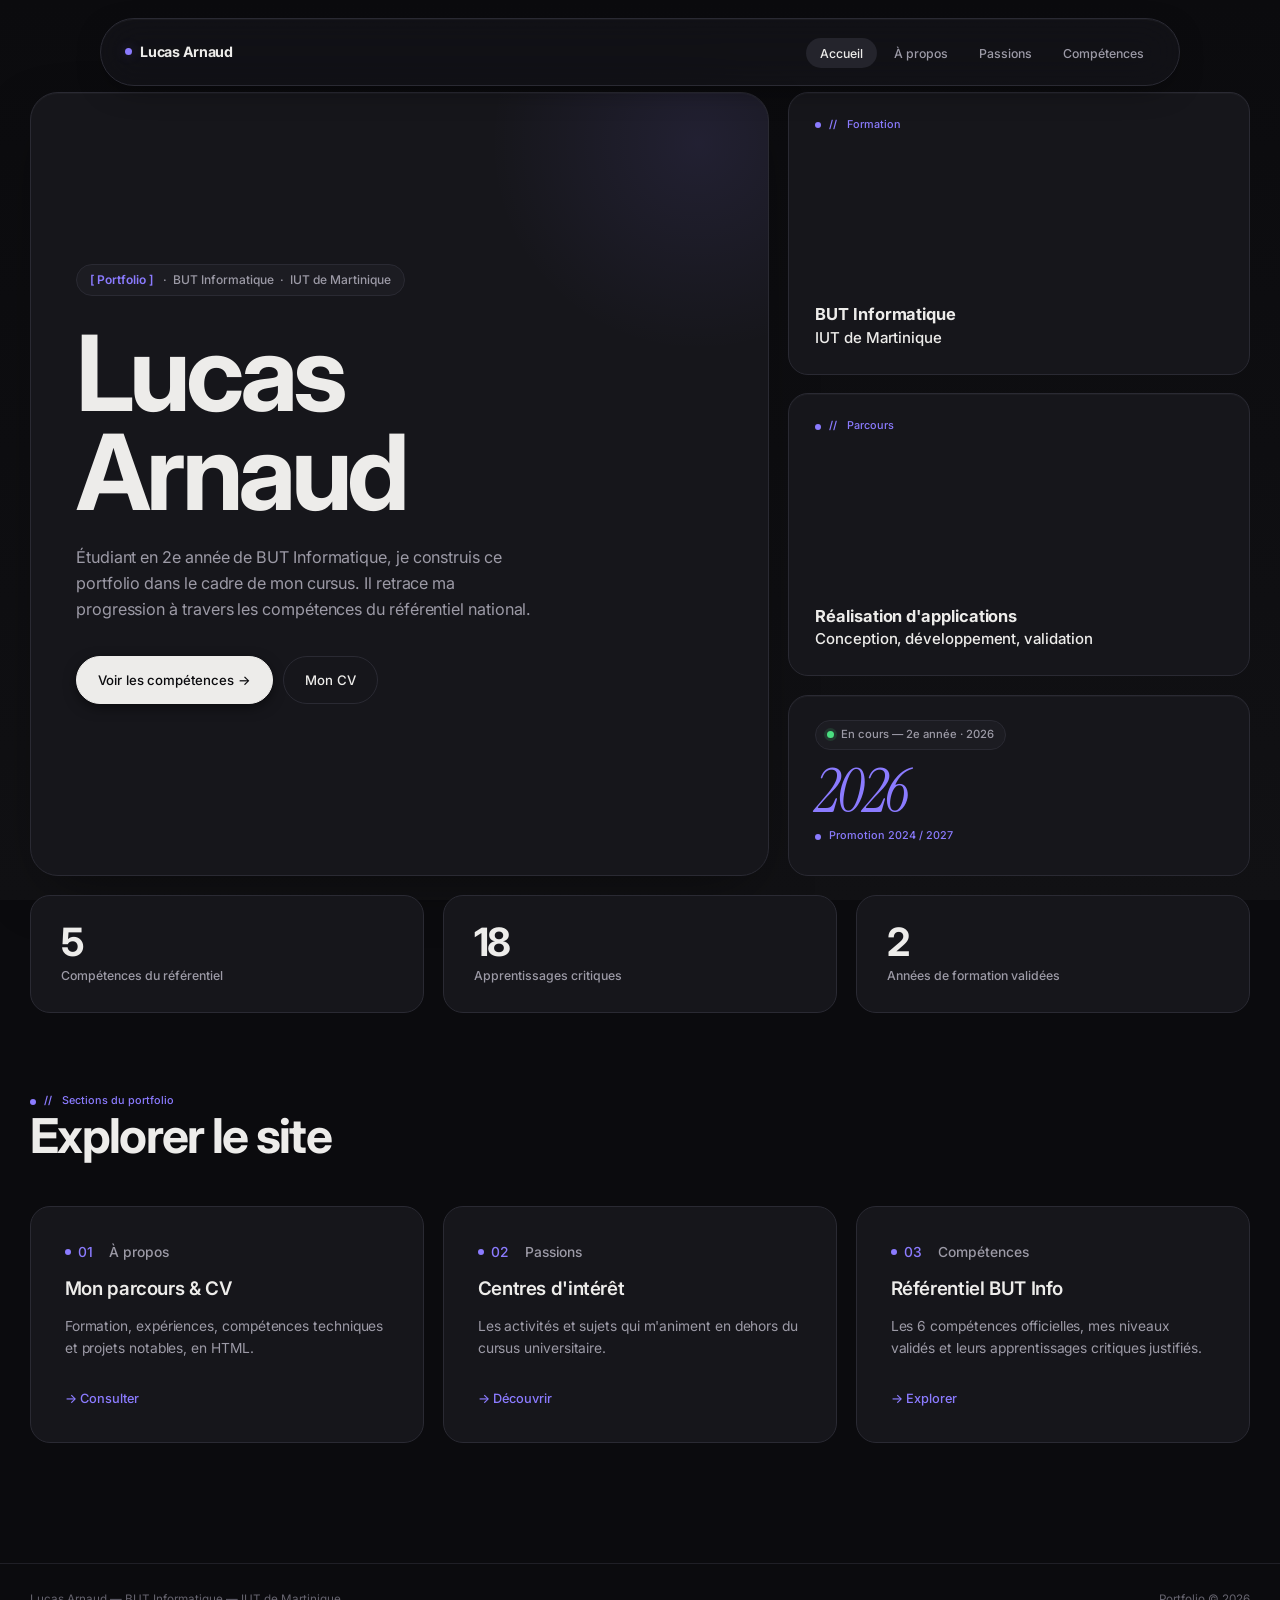
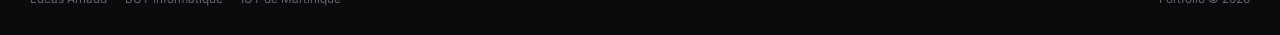
==== index.html @ 6ecc9923 "Initial commit" ====
<!DOCTYPE html>
<html lang="fr">
<head>
  <meta charset="UTF-8" />
  <meta name="viewport" content="width=device-width, initial-scale=1.0" />
  <title>Lucas Arnaud — Portfolio BUT Informatique</title>
  <meta name="description" content="Portfolio de Lucas Arnaud, étudiant en 2e année de BUT Informatique à l'IUT de Martinique." />
  <link rel="preconnect" href="https://fonts.googleapis.com" />
  <link rel="preconnect" href="https://fonts.gstatic.com" crossorigin />
  <link href="https://fonts.googleapis.com/css2?family=JetBrains+Mono:wght@400;500&family=Playfair+Display:ital,wght@0,400;0,700;0,900;1,400&family=Space+Grotesk:wght@300;400;500;600;700&display=swap" rel="stylesheet" />
  <link rel="stylesheet" href="css/style.css" />
</head>
<body>

  <div id="site-nav"></div>

  <main class="page">

    <!-- ── HERO ── -->
    <section class="hero">

      <div class="hero-left">
        <p class="hero-tag">
          <span class="accent">[ Portfolio ]</span>
          &nbsp;·&nbsp; BUT Informatique &nbsp;·&nbsp; IUT de Martinique
        </p>

        <h1 class="hero-name">
          <span id="hero-name-scramble" data-text="Lucas&#10;Arnaud">Lucas<br>Arnaud</span><span class="hero-name-cursor" aria-hidden="true"></span>
        </h1>

        <p class="hero-desc">
          Étudiant en 2e année de BUT Informatique, je construis ce portfolio
          dans le cadre de mon cursus. Il retrace ma progression à travers
          les compétences du référentiel national.
        </p>

        <div class="hero-ctas">
          <a href="competences.html" class="btn btn-dark">Voir les compétences →</a>
          <a href="about.html" class="btn btn-ghost">Mon CV</a>
        </div>
      </div>

      <div class="hero-right">

        <div class="hero-card">
          <p class="label"><span class="label-prefix">//</span> Formation</p>
          <p class="hero-card-value">
            <strong>BUT Informatique</strong>
            IUT de Martinique
          </p>
        </div>

        <div class="hero-card">
          <p class="label"><span class="label-prefix">//</span> Parcours</p>
          <p class="hero-card-value">
            <strong>Réalisation d'applications</strong>
            Conception, développement, validation
          </p>
        </div>

        <div class="hero-card">
          <div class="hero-status">
            <span class="hero-status-dot"></span>
            En cours — 2e année · 2026
          </div>
          <div class="hero-year-block">
            <p class="hero-year">2026</p>
            <p class="label" style="margin-top:.5rem">Promotion 2024 / 2027</p>
          </div>
        </div>

      </div>
    </section>

    <!-- ── STATS BAR ── -->
    <div class="hero-stats">
      <div class="hero-stat">
        <p class="hero-stat-num"><span data-count="6">6</span></p>
        <p class="hero-stat-label">Compétences du référentiel</p>
      </div>
      <div class="hero-stat">
        <p class="hero-stat-num"><span data-count="21">21</span></p>
        <p class="hero-stat-label">Apprentissages critiques</p>
      </div>
      <div class="hero-stat">
        <p class="hero-stat-num"><span data-count="2">2</span></p>
        <p class="hero-stat-label">Années de formation validées</p>
      </div>
    </div>

    <!-- ── NAVIGATION PAGES ── -->
    <section class="home-nav">
      <div class="container">
        <p class="label reveal"><span class="label-prefix">//</span> Sections du portfolio</p>
        <h2 class="section-title reveal reveal-delay-1">Explorer le site</h2>

        <div class="home-nav-grid reveal reveal-delay-2">

          <a href="about.html" class="home-nav-item">
            <p class="label"><span class="label-accent">01</span> &nbsp; À propos</p>
            <h3>Mon parcours &amp; CV</h3>
            <p>Formation, expériences, compétences techniques et projets notables, en HTML.</p>
            <span class="home-nav-arrow">→ Consulter</span>
          </a>

          <a href="passions.html" class="home-nav-item">
            <p class="label"><span class="label-accent">02</span> &nbsp; Passions</p>
            <h3>Centres d'intérêt</h3>
            <p>Les activités et sujets qui m'animent en dehors du cursus universitaire.</p>
            <span class="home-nav-arrow">→ Découvrir</span>
          </a>

          <a href="competences.html" class="home-nav-item">
            <p class="label"><span class="label-accent">03</span> &nbsp; Compétences</p>
            <h3>Référentiel BUT Info</h3>
            <p>Les 6 compétences officielles, mes niveaux validés et leurs apprentissages critiques justifiés.</p>
            <span class="home-nav-arrow">→ Explorer</span>
          </a>

        </div>
      </div>
    </section>

  </main>

  <footer class="site-footer">
    <div class="container site-footer-inner">
      <p>Lucas Arnaud &mdash; BUT Informatique &mdash; IUT de Martinique</p>
      <p>Portfolio &copy; 2026</p>
    </div>
  </footer>

  <script src="js/nav.js"></script>
  <script src="js/effects.js"></script>
</body>
</html>
---- css/style.css ----
@import url('https://fonts.googleapis.com/css2?family=Inter:wght@300;400;500;600;700;800;900&family=Instrument+Serif:ital@0;1&display=swap');

/* ─────────────────────────────────────────────────
   DESIGN TOKENS — Sombre Charcoal, accents Violet
───────────────────────────────────────────────── */
:root {
  /* Surfaces — noir / gris foncés */
  --bg:           #0B0B0E;
  --bg-2:         #111114;
  --surface:      #16161B;          /* cartes */
  --surface-2:    #1C1C22;
  --surface-3:    #24242C;
  --surface-hi:   #2A2A33;          /* hover */

  /* Texte */
  --ink:          #EDECEA;
  --ink-2:        #9C9AA6;
  --ink-3:        #66646F;
  --ink-4:        #3A3941;

  /* Accent violet — uniquement détails */
  --accent:       #8B7BFF;          /* violet/indigo lumineux */
  --accent-2:     #B5A8FF;
  --accent-3:     #6E5CF0;          /* plus profond pour fonds */
  --accent-dim:   rgba(139, 123, 255, 0.08);
  --accent-glow:  rgba(139, 123, 255, 0.25);
  --accent-soft:  rgba(139, 123, 255, 0.12);

  /* Bordures */
  --border:       #1F1F26;
  --border-2:     #2A2A33;
  --border-3:     #34343E;

  /* Typo */
  --sans:  'Inter', 'Helvetica Neue', Arial, sans-serif;
  --serif: 'Instrument Serif', Georgia, serif;

  /* Layout */
  --nav-h:  68px;
  --max-w:  1320px;
  --col:    2rem;
  --radius:    20px;
  --radius-sm: 14px;
  --radius-lg: 28px;
  --ease-out: cubic-bezier(0.22, 1, 0.36, 1);
}

/* ─────────────────────────────────────────────────
   RESET
───────────────────────────────────────────────── */
*, *::before, *::after { box-sizing: border-box; margin: 0; padding: 0; }
html { font-size: 15px; -webkit-font-smoothing: antialiased; scroll-behavior: smooth; }
body {
  font-family: var(--sans);
  background: var(--bg);
  color: var(--ink);
  line-height: 1.55;
  letter-spacing: -0.005em;
  min-height: 100dvh;
  position: relative;
  overflow-x: hidden;
}

/* Fond minimal : un très léger dégradé vertical, rien de plus */
body::before {
  content: '';
  position: fixed;
  inset: 0;
  background: linear-gradient(180deg, var(--bg) 0%, var(--bg-2) 100%);
  z-index: -1;
  pointer-events: none;
}

a { color: inherit; text-decoration: none; }
img { max-width: 100%; display: block; }
ul { list-style: none; }
button { font-family: var(--sans); }

/* ─────────────────────────────────────────────────
   NAVIGATION — pill flottante
───────────────────────────────────────────────── */
.nav {
  position: fixed;
  top: 18px;
  left: 50%;
  transform: translateX(-50%);
  height: var(--nav-h);
  width: calc(100% - 2.5rem);
  max-width: 1080px;
  background: rgba(20, 20, 25, 0.72);
  backdrop-filter: blur(22px) saturate(180%);
  -webkit-backdrop-filter: blur(22px) saturate(180%);
  border: 1px solid var(--border-2);
  border-radius: 999px;
  box-shadow: 0 8px 32px -12px rgba(0, 0, 0, 0.6),
              0 1px 0 rgba(255, 255, 255, 0.04) inset;
  z-index: 100;
}
.nav-inner {
  height: 100%;
  padding: 0 1.4rem 0 1.6rem;
  display: flex;
  align-items: center;
  justify-content: space-between;
  gap: 1rem;
}
.nav-brand {
  font-weight: 700;
  font-size: 0.95rem;
  letter-spacing: -0.02em;
  display: flex;
  align-items: center;
  gap: 0.55rem;
  color: var(--ink);
}
.nav-brand-dot {
  width: 7px; height: 7px;
  border-radius: 50%;
  background: var(--accent);
  flex-shrink: 0;
  box-shadow: 0 0 12px var(--accent-glow);
}
.nav-brand-text {
  display: inline-flex;
  white-space: nowrap;
}
.nav-brand-char {
  display: inline-block;
  transition: transform 0.45s cubic-bezier(0.34, 1.56, 0.64, 1);
}
.nav-brand:hover .nav-brand-char {
  transform: translateX(calc(var(--offset) * 1.4px));
}
.nav-links { display: flex; gap: 0.2rem; align-items: center; }
.nav-links a {
  font-size: 0.82rem;
  font-weight: 500;
  letter-spacing: -0.005em;
  color: var(--ink-2);
  transition: color 0.2s, background 0.2s;
  padding: 0.5rem 0.95rem;
  border-radius: 999px;
}
.nav-links a:hover { color: var(--ink); background: var(--surface-2); }
.nav-links a.active {
  color: var(--ink);
  background: var(--surface-3);
}

/* ─────────────────────────────────────────────────
   LAYOUT
───────────────────────────────────────────────── */
.container { max-width: var(--max-w); margin: 0 auto; padding: 0 var(--col); }
.page { padding-top: calc(var(--nav-h) + 24px); min-height: 100dvh; }

/* ─────────────────────────────────────────────────
   TYPOGRAPHIE
───────────────────────────────────────────────── */
.label {
  font-size: 0.72rem;
  font-weight: 500;
  color: var(--accent);
  display: inline-flex;
  align-items: center;
  gap: 0.5rem;
  text-transform: none;
  letter-spacing: 0;
}
.label::before {
  content: '';
  width: 6px; height: 6px;
  border-radius: 50%;
  background: var(--accent);
}
.label-accent { color: var(--accent); }
.label-prefix { color: var(--accent); margin-right: 0.3em; font-weight: 600; }

.section-title {
  font-family: var(--sans);
  font-size: clamp(2rem, 4vw, 3.2rem);
  font-weight: 700;
  line-height: 1.05;
  letter-spacing: -0.035em;
  color: var(--ink);
}
.section-title em {
  font-family: var(--serif);
  font-style: italic;
  font-weight: 400;
  color: var(--accent);
}
.section-subtitle {
  font-size: 1.02rem;
  color: var(--ink-2);
  max-width: 56ch;
  line-height: 1.65;
  margin-top: 1rem;
  font-weight: 400;
}

/* ─────────────────────────────────────────────────
   BOUTONS
───────────────────────────────────────────────── */
.btn {
  display: inline-flex;
  align-items: center;
  gap: 0.5rem;
  font-size: 0.88rem;
  font-weight: 500;
  padding: 0.85rem 1.4rem;
  border: 1px solid transparent;
  border-radius: 999px;
  cursor: pointer;
  transition: all 0.2s var(--ease-out);
  text-transform: none;
  letter-spacing: -0.005em;
}
.btn:active { transform: scale(0.97); }
.btn-dark {
  background: var(--ink);
  color: var(--bg);
  border-color: var(--ink);
  box-shadow: 0 4px 14px -2px rgba(0, 0, 0, 0.6);
}
.btn-dark:hover {
  background: #FFFFFF;
  border-color: #FFFFFF;
  transform: translateY(-1px);
}
.btn-ghost {
  background: var(--surface);
  color: var(--ink);
  border-color: var(--border-2);
}
.btn-ghost:hover {
  background: var(--surface-2);
  border-color: var(--border-3);
  transform: translateY(-1px);
}

.cv-download-icon {
  display: flex;
  flex-direction: column;
  align-items: center;
  justify-content: center;
  gap: 0.35rem;
  width: 56px;
  height: 64px;
  border: 1px solid var(--border-2);
  border-radius: var(--radius-sm);
  color: var(--ink-2);
  background: var(--surface);
  transition: all 0.2s var(--ease-out);
  flex-shrink: 0;
}
.cv-download-icon:hover {
  border-color: var(--accent);
  color: var(--accent);
  background: var(--accent-soft);
  transform: translateY(-2px);
}
.cv-download-icon svg { flex-shrink: 0; }
.cv-download-label {
  font-size: 0.55rem;
  font-weight: 600;
  letter-spacing: 0.04em;
  text-transform: uppercase;
}

.divider { border: none; border-top: 1px solid var(--border); }

.scramble-char { color: var(--accent); opacity: 0.5; font-weight: 400; }

/* ═══════════════════════════════════════════════
   SPOTLIGHT — halo violet local sur les cartes
═══════════════════════════════════════════════ */
.hero-card, .hero-stat, .home-nav-item,
.passion-item, .competence-card, .niveau-nav-card {
  position: relative;
  overflow: hidden;
  --mx: 50%; --my: 50%;
}
.hero-card::before, .hero-stat::before, .home-nav-item::before,
.passion-item::before, .competence-card::before,
.niveau-nav-card::before {
  content: '';
  position: absolute;
  inset: 0;
  background: radial-gradient(circle 260px at var(--mx) var(--my),
    var(--accent-dim) 0%,
    transparent 70%);
  opacity: 0;
  transition: opacity 0.4s var(--ease-out);
  pointer-events: none;
  z-index: 0;
}
.hero-card:hover::before, .hero-stat:hover::before, .home-nav-item:hover::before,
.passion-item:hover::before, .competence-card:hover::before,
.niveau-nav-card:hover::before { opacity: 1; }

.hero-card > *, .hero-stat > *, .home-nav-item > *,
.passion-item > *, .competence-card > *, .niveau-nav-card > * {
  position: relative;
  z-index: 1;
}

/* ═══════════════════════════════════════════════
   HOME — HERO en bento
═══════════════════════════════════════════════ */
.hero {
  display: grid;
  grid-template-columns: 1.6fr 1fr;
  gap: 1.25rem;
  min-height: calc(100dvh - var(--nav-h) - 48px);
  padding: 0 var(--col);
  max-width: var(--max-w);
  margin: 0 auto;
  position: relative;
}

.hero-left {
  padding: 3rem;
  background: var(--surface);
  border: 1px solid var(--border-2);
  border-radius: var(--radius-lg);
  box-shadow: 0 1px 0 rgba(255, 255, 255, 0.03) inset,
              0 20px 60px -20px rgba(0, 0, 0, 0.5);
  display: flex;
  flex-direction: column;
  justify-content: center;
  position: relative;
  overflow: hidden;
}
/* Petit éclat violet diffus dans le coin (très discret) */
.hero-left::after {
  content: '';
  position: absolute;
  width: 420px; height: 420px;
  border-radius: 50%;
  background: radial-gradient(circle, rgba(139, 123, 255, 0.10) 0%, transparent 70%);
  top: -160px; right: -140px;
  pointer-events: none;
  z-index: 0;
}
.hero-left > * { position: relative; z-index: 1; }

.hero-tag {
  font-size: 0.8rem;
  font-weight: 500;
  color: var(--ink-2);
  margin-bottom: 1.75rem;
  display: inline-flex;
  align-items: center;
  gap: 0.5rem;
  background: var(--surface-2);
  padding: 0.4rem 0.85rem;
  border-radius: 999px;
  border: 1px solid var(--border-2);
  width: fit-content;
  text-transform: none;
  letter-spacing: 0;
}
.hero-tag .accent { color: var(--accent); font-weight: 600; }

.hero-name {
  font-family: var(--sans);
  font-size: clamp(3.5rem, 8.5vw, 7rem);
  font-weight: 700;
  line-height: 0.95;
  letter-spacing: -0.045em;
  text-transform: none;
  color: var(--ink);
  margin-bottom: 1.5rem;
}
.hero-name-cursor { display: none; }

.hero-desc {
  font-size: 1.08rem;
  color: var(--ink-2);
  max-width: 46ch;
  line-height: 1.6;
  margin-bottom: 2.25rem;
  font-weight: 400;
}
.hero-ctas { display: flex; gap: 0.7rem; flex-wrap: wrap; }

.hero-right {
  display: grid;
  grid-template-rows: 1fr 1fr auto;
  gap: 1.25rem;
}
.hero-card {
  border: 1px solid var(--border-2);
  padding: 1.6rem 1.75rem;
  background: var(--surface);
  border-radius: var(--radius);
  box-shadow: 0 1px 0 rgba(255, 255, 255, 0.03) inset;
  transition: transform 0.25s var(--ease-out), border-color 0.25s, background 0.25s;
  display: flex;
  flex-direction: column;
  justify-content: space-between;
  gap: 0.75rem;
}
.hero-card:hover {
  transform: translateY(-3px);
  border-color: var(--border-3);
  background: var(--surface-2);
}
.hero-card .label { margin-bottom: 0.4rem; }
.hero-card-value {
  font-size: 1rem;
  font-weight: 500;
  line-height: 1.5;
  color: var(--ink);
}
.hero-card-value strong { display: block; font-weight: 700; font-size: 1.1rem; }

.hero-status {
  display: inline-flex;
  align-items: center;
  gap: 0.5rem;
  font-size: 0.75rem;
  font-weight: 500;
  color: var(--ink-2);
  background: var(--surface-2);
  border: 1px solid var(--border-2);
  padding: 0.35rem 0.7rem;
  border-radius: 999px;
  width: fit-content;
  text-transform: none;
  letter-spacing: 0;
}
.hero-status-dot {
  width: 7px; height: 7px; border-radius: 50%;
  background: #4ADE80;
  flex-shrink: 0;
  box-shadow: 0 0 0 3px rgba(74, 222, 128, 0.14);
  animation: pulse-dot 2.5s ease-in-out infinite;
}
@keyframes pulse-dot {
  0%, 100% { box-shadow: 0 0 0 3px rgba(74, 222, 128, 0.14); }
  50%       { box-shadow: 0 0 0 6px rgba(74, 222, 128, 0.04); }
}

.hero-year-block { padding-top: 0; border-top: none; }
.hero-year {
  font-family: var(--serif);
  font-style: italic;
  font-size: 4rem;
  font-weight: 400;
  line-height: 1;
  letter-spacing: -0.03em;
  color: var(--accent);
}

.hero-stats {
  display: grid;
  grid-template-columns: repeat(3, 1fr);
  gap: 1.25rem;
  max-width: var(--max-w);
  margin: 1.25rem auto 0;
  padding: 0 var(--col);
}
.hero-stat {
  padding: 1.75rem 2rem;
  background: var(--surface);
  border: 1px solid var(--border-2);
  border-radius: var(--radius);
  transition: transform 0.25s var(--ease-out), border-color 0.25s, background 0.25s;
}
.hero-stat:hover {
  transform: translateY(-3px);
  border-color: var(--border-3);
  background: var(--surface-2);
}
.hero-stat-num {
  font-size: 2.6rem;
  font-weight: 700;
  line-height: 1;
  letter-spacing: -0.04em;
  color: var(--ink);
  margin-bottom: 0.35rem;
}
.hero-stat-label {
  font-size: 0.82rem;
  color: var(--ink-2);
  font-weight: 500;
  text-transform: none;
  letter-spacing: 0;
}

.home-nav { padding: 5rem 0 6rem; }
.home-nav-grid {
  display: grid;
  grid-template-columns: repeat(3, 1fr);
  gap: 1.25rem;
  margin-top: 3rem;
  border: none;
}
.home-nav-item {
  padding: 2.25rem;
  background: var(--surface);
  border: 1px solid var(--border-2);
  border-radius: var(--radius);
  display: flex;
  flex-direction: column;
  gap: 0.75rem;
  transition: transform 0.25s var(--ease-out), border-color 0.25s, background 0.25s;
}
.home-nav-item:hover {
  transform: translateY(-4px);
  border-color: var(--border-3);
  background: var(--surface-2);
}
.home-nav-item h3 {
  font-size: 1.25rem;
  font-weight: 600;
  letter-spacing: -0.02em;
  color: var(--ink);
}
.home-nav-item p {
  font-size: 0.92rem;
  color: var(--ink-2);
  line-height: 1.6;
}
.home-nav-arrow {
  font-size: 0.85rem;
  color: var(--accent);
  font-weight: 500;
  margin-top: auto;
  padding-top: 1.25rem;
  transition: transform 0.2s var(--ease-out);
  display: inline-flex;
  align-items: center;
  gap: 0.4rem;
  text-transform: none;
  letter-spacing: 0;
}
.home-nav-item:hover .home-nav-arrow { transform: translateX(6px); }

/* FOOTER */
.site-footer { border-top: 1px solid var(--border); padding: 1.75rem 0; margin-top: 2rem; }
.site-footer-inner { display: flex; align-items: center; justify-content: space-between; }
.site-footer p {
  font-size: 0.78rem;
  color: var(--ink-3);
  font-weight: 400;
  text-transform: none;
  letter-spacing: 0;
}

/* ═══════════════════════════════════════════════
   À PROPOS
═══════════════════════════════════════════════ */
.about-header {
  padding: 3rem 0 2.5rem;
  display: flex;
  align-items: flex-end;
  justify-content: space-between;
  gap: 2rem;
  border-bottom: none;
}
.about-header-left .label { margin-bottom: 1.25rem; }

.cv-grid {
  display: grid;
  grid-template-columns: 2fr 3fr;
  gap: 1.5rem;
  margin-bottom: 4rem;
}
.cv-sidebar, .cv-main {
  padding: 2.25rem;
  background: var(--surface);
  border: 1px solid var(--border-2);
  border-radius: var(--radius);
}
.cv-sidebar { border-right: 1px solid var(--border-2); }

.cv-section { margin-bottom: 2.75rem; }
.cv-section:last-child { margin-bottom: 0; }
.cv-section-header {
  display: flex;
  align-items: center;
  gap: 0.65rem;
  margin-bottom: 1.5rem;
  padding-bottom: 0.85rem;
  border-bottom: 1px solid var(--border);
}
.cv-section-num {
  font-size: 0.75rem;
  color: var(--accent);
  font-weight: 600;
}

.timeline-item {
  display: grid;
  grid-template-columns: 90px 1fr;
  gap: 1.25rem;
  margin-bottom: 1.75rem;
  padding-bottom: 1.75rem;
  border-bottom: 1px dashed var(--border-2);
}
.timeline-item:last-child { border-bottom: none; padding-bottom: 0; }
.timeline-year {
  font-size: 0.72rem;
  color: var(--accent);
  padding: 0.25rem 0.55rem;
  background: var(--accent-soft);
  border: 1px solid rgba(139, 123, 255, 0.2);
  border-radius: 6px;
  font-weight: 600;
  height: fit-content;
  text-align: center;
  line-height: 1.4;
  width: fit-content;
  text-transform: none;
  letter-spacing: 0;
}
.timeline-content h3 {
  font-weight: 600;
  font-size: 1.02rem;
  margin-bottom: 0.25rem;
  letter-spacing: -0.015em;
  color: var(--ink);
}
.timeline-content .subtitle {
  font-size: 0.85rem;
  color: var(--ink-2);
  margin-bottom: 0.5rem;
  font-weight: 500;
}
.timeline-content p { font-size: 0.9rem; color: var(--ink-2); line-height: 1.6; }

.skills-group { margin-bottom: 1.5rem; }
.skills-group-title {
  font-size: 0.78rem;
  color: var(--ink);
  font-weight: 600;
  margin-bottom: 0.75rem;
  text-transform: none;
  letter-spacing: 0;
}
.tags { display: flex; flex-wrap: wrap; gap: 0.4rem; }
.tag {
  font-size: 0.78rem;
  padding: 0.35rem 0.75rem;
  border: 1px solid var(--border-2);
  color: var(--ink-2);
  background: var(--surface-2);
  border-radius: 999px;
  font-weight: 500;
  transition: all 0.18s;
  text-transform: none;
  letter-spacing: 0;
}
.tag:hover {
  border-color: var(--border-3);
  color: var(--ink);
  background: var(--surface-3);
  transform: translateY(-1px);
}
.tag-accent {
  background: var(--accent-soft);
  border-color: rgba(139, 123, 255, 0.3);
  color: var(--accent);
  font-weight: 600;
}

.profile-photo-placeholder {
  width: 100%;
  aspect-ratio: 1;
  max-width: 180px;
  background: linear-gradient(135deg, var(--surface-2) 0%, var(--surface-3) 100%);
  border: 1px solid var(--border-2);
  border-radius: var(--radius);
  display: flex;
  flex-direction: column;
  align-items: center;
  justify-content: center;
  gap: 0.5rem;
  margin-bottom: 2rem;
}
.placeholder-text {
  padding: 1rem;
  border: 1px dashed var(--border-2);
  border-radius: var(--radius-sm);
  font-size: 0.85rem;
  color: var(--ink-3);
  line-height: 1.6;
  min-height: 70px;
}

/* ═══════════════════════════════════════════════
   PASSIONS
═══════════════════════════════════════════════ */
.passions-header { padding: 3rem 0 2.5rem; border-bottom: none; }
.passions-header .label { margin-bottom: 1.25rem; }

.passions-grid {
  display: grid;
  grid-template-columns: repeat(2, 1fr);
  gap: 1.5rem;
  margin-top: 3rem;
  margin-bottom: 4rem;
  border: none;
}
.passion-item {
  padding: 2.5rem;
  background: var(--surface);
  border: 1px solid var(--border-2) !important;
  border-radius: var(--radius);
  transition: transform 0.25s var(--ease-out), border-color 0.25s, background 0.25s;
}
.passion-item:hover {
  transform: translateY(-4px);
  border-color: var(--border-3) !important;
  background: var(--surface-2);
}
.passion-num {
  font-family: var(--serif);
  font-style: italic;
  font-size: 1.5rem;
  color: var(--accent);
  margin-bottom: 1rem;
  font-weight: 400;
  text-transform: none;
  letter-spacing: 0;
}
.passion-title {
  font-size: 1.5rem;
  font-weight: 600;
  letter-spacing: -0.025em;
  margin-bottom: 0.85rem;
  color: var(--ink);
}
.passion-desc { font-size: 0.96rem; color: var(--ink-2); line-height: 1.65; }
.passion-placeholder {
  margin-top: 1.25rem;
  padding: 0.85rem 1rem;
  border: 1px dashed var(--border-2);
  border-radius: var(--radius-sm);
  font-size: 0.72rem;
  color: var(--ink-3);
  background: var(--surface-2);
  text-transform: none;
  letter-spacing: 0;
}

/* ═══════════════════════════════════════════════
   COMPÉTENCES
═══════════════════════════════════════════════ */
.competences-header { padding: 3rem 0 2.5rem; border-bottom: none; }
.competences-header .label { margin-bottom: 1.25rem; }

.competences-grid {
  display: grid;
  grid-template-columns: repeat(3, 1fr);
  gap: 1.25rem;
  border: none;
  margin-top: 3rem;
  margin-bottom: 4rem;
}
.competence-card {
  padding: 2rem;
  background: var(--surface);
  border: 1px solid var(--border-2) !important;
  border-radius: var(--radius);
  display: flex;
  flex-direction: column;
  gap: 0.65rem;
  transition: transform 0.25s var(--ease-out), border-color 0.25s, background 0.25s;
}
.competence-card:hover {
  transform: translateY(-4px);
  border-color: var(--border-3) !important;
  background: var(--surface-2);
}
.competence-num {
  font-size: 0.75rem;
  color: var(--accent);
  font-weight: 600;
  text-transform: none;
  letter-spacing: 0;
}
.competence-name {
  font-size: 1.25rem;
  font-weight: 700;
  letter-spacing: -0.025em;
  color: var(--ink);
  line-height: 1.2;
  text-transform: none;
}
.competence-verb {
  font-family: var(--serif);
  font-style: italic;
  font-size: 1rem;
  color: var(--ink-2);
  font-weight: 400;
}
.competence-desc { font-size: 0.9rem; color: var(--ink-2); line-height: 1.6; flex: 1; }

/* Niveau rows */
.competence-niveaux {
  display: flex;
  flex-direction: column;
  gap: 0.4rem;
  margin-top: 1rem;
  border-top: 1px solid var(--border);
  padding-top: 1rem;
}
.niveau-row {
  display: flex;
  align-items: center;
  gap: 0.85rem;
  padding: 0.7rem 0.9rem;
  cursor: pointer;
  border-radius: var(--radius-sm);
  background: var(--surface-2);
  border: 1px solid var(--border-2);
  position: relative;
  overflow: hidden;
  transition: all 0.2s var(--ease-out);
}
.niveau-row:hover {
  background: var(--surface-3);
  border-color: var(--border-3);
  transform: translateX(3px);
}
.niveau-row:hover .niveau-row-badge { color: var(--accent); }
.niveau-row:hover .niveau-row-arrow { color: var(--accent); transform: translateX(4px); }
.niveau-row.disabled { pointer-events: none; opacity: 0.35; background: transparent; }
.niveau-row + .niveau-row { margin-top: 0.4rem; }

.niveau-row-badge {
  font-size: 0.7rem;
  color: var(--accent);
  font-weight: 700;
  min-width: 30px;
  flex-shrink: 0;
  transition: color 0.18s;
  text-transform: none;
  letter-spacing: 0;
}
.niveau-row.disabled .niveau-row-badge { color: var(--ink-3); }
.niveau-row-info { flex: 1; display: flex; flex-direction: column; gap: 0.15rem; min-width: 0; }
.niveau-row-title {
  font-size: 0.85rem;
  font-weight: 500;
  color: var(--ink);
  line-height: 1.35;
  white-space: nowrap;
  overflow: hidden;
  text-overflow: ellipsis;
}
.niveau-row-meta {
  font-size: 0.7rem;
  color: var(--ink-3);
  letter-spacing: 0;
}
.niveau-row-arrow {
  font-size: 0.95rem;
  color: var(--ink-3);
  flex-shrink: 0;
  transition: color 0.18s, transform 0.2s var(--ease-out);
}

/* ═══════════════════════════════════════════════
   NIVEAU — En-tête
═══════════════════════════════════════════════ */
.niveau-header {
  padding: 2.5rem 2.25rem;
  background: var(--surface);
  border: 1px solid var(--border-2);
  border-radius: var(--radius);
  margin-bottom: 1.5rem;
  position: relative;
  overflow: visible;
}
.niveau-comp-nav {
  position: absolute;
  top: 50%;
  z-index: 2;
  display: inline-flex;
  align-items: center;
  justify-content: center;
  width: 2.75rem;
  height: 2.75rem;
  font-size: 1.15rem;
  line-height: 1;
  color: var(--ink);
  background: var(--surface-2);
  border: 1px solid var(--border-2);
  border-radius: 50%;
  cursor: pointer;
  font-weight: 500;
  transition: background 0.2s var(--ease-out), color 0.2s var(--ease-out),
    border-color 0.2s var(--ease-out), box-shadow 0.2s var(--ease-out);
  text-decoration: none;
  box-shadow: 0 4px 16px rgba(0, 0, 0, 0.35);
}
.niveau-comp-nav--prev {
  left: 0;
  transform: translate(-45%, -50%);
}
.niveau-comp-nav--next {
  right: 0;
  transform: translate(45%, -50%);
}
.niveau-comp-nav:hover:not(.is-disabled) {
  background: var(--ink);
  color: var(--bg);
  border-color: var(--ink);
  box-shadow: 0 6px 20px rgba(0, 0, 0, 0.45);
}
.niveau-comp-nav.is-disabled {
  opacity: 0.28;
  cursor: default;
  pointer-events: none;
  box-shadow: none;
}
.breadcrumb {
  font-size: 0.78rem;
  color: var(--ink-3);
  margin-bottom: 1.5rem;
  display: flex;
  gap: 0.5rem;
  align-items: center;
  font-weight: 500;
  text-transform: none;
  letter-spacing: 0;
}
.breadcrumb a { color: var(--ink-3); transition: color 0.18s; }
.breadcrumb a:hover { color: var(--accent); }
.breadcrumb span { color: var(--ink-4); }
.niveau-meta {
  display: flex;
  align-items: baseline;
  gap: 1.25rem;
  flex-wrap: wrap;
}
.niveau-code {
  font-size: 0.8rem;
  color: var(--accent);
  font-weight: 600;
  text-transform: none;
  letter-spacing: 0;
}
.niveau-competence-name {
  font-size: clamp(2rem, 5vw, 3.4rem);
  font-weight: 700;
  line-height: 1.02;
  letter-spacing: -0.04em;
  color: var(--ink);
  text-transform: none;
}
.niveau-badge-large {
  font-size: 0.78rem;
  padding: 0.4rem 0.95rem;
  border: 1px solid rgba(139, 123, 255, 0.3);
  background: var(--accent-soft);
  color: var(--accent);
  border-radius: 999px;
  font-weight: 600;
  align-self: center;
  text-transform: none;
  letter-spacing: 0;
}
.niveau-subtitle {
  font-size: 1rem;
  color: var(--ink-2);
  line-height: 1.6;
  max-width: 60ch;
  margin-top: 1rem;
}
.niveau-annee {
  font-size: 0.78rem;
  color: var(--ink-3);
  margin-top: 0.65rem;
  font-weight: 500;
  text-transform: none;
  letter-spacing: 0;
}

.niveau-selector { display: flex; gap: 0.5rem; flex-wrap: wrap; margin-top: 1.75rem; }
.niveau-sel-btn {
  font-size: 0.78rem;
  padding: 0.45rem 1rem;
  border: 1px solid var(--border-2);
  border-radius: 999px;
  color: var(--ink-2);
  background: var(--surface-2);
  cursor: pointer;
  font-weight: 500;
  transition: all 0.2s var(--ease-out);
  text-transform: none;
  letter-spacing: 0;
}
.niveau-sel-btn:hover {
  border-color: var(--border-3);
  color: var(--ink);
  background: var(--surface-3);
}
.niveau-sel-btn.active {
  background: var(--ink);
  color: var(--bg);
  border-color: var(--ink);
  font-weight: 600;
}

/* AC tabs */
.ac-tabs-bar {
  display: flex;
  gap: 0.4rem;
  background: var(--surface);
  border: 1px solid var(--border-2);
  border-radius: 999px;
  padding: 0.4rem;
  margin: 0 0 1.5rem;
  overflow-x: auto;
  scrollbar-width: none;
}
.ac-tabs-bar::-webkit-scrollbar { display: none; }
.ac-tab {
  font-size: 0.82rem;
  padding: 0.55rem 1.1rem;
  background: transparent;
  border: none;
  border-radius: 999px;
  color: var(--ink-2);
  cursor: pointer;
  white-space: nowrap;
  transition: all 0.2s var(--ease-out);
  font-weight: 500;
  margin-bottom: 0;
  text-transform: none;
  letter-spacing: 0;
}
.ac-tab:hover { color: var(--ink); background: var(--surface-2); }
.ac-tab.active {
  color: var(--bg);
  background: var(--ink);
}

/* AC view */
.ac-view {
  padding: 2.25rem;
  background: var(--surface);
  border: 1px solid var(--border-2);
  border-radius: var(--radius);
  margin-bottom: 1.5rem;
}
.ac-view-header {
  display: flex;
  align-items: flex-start;
  gap: 1.25rem;
  margin-bottom: 2.25rem;
  padding-bottom: 1.5rem;
  border-bottom: 1px solid var(--border);
}
.ac-view-num {
  font-family: var(--serif);
  font-style: italic;
  font-size: 1.6rem;
  color: var(--accent);
  flex-shrink: 0;
  line-height: 1;
  text-transform: none;
  letter-spacing: 0;
}
.ac-view-meta { display: flex; flex-direction: column; gap: 0.35rem; }
.ac-view-progress {
  font-size: 0.78rem;
  color: var(--ink-3);
  font-weight: 500;
  letter-spacing: 0;
}
.ac-view-title {
  font-size: 1.25rem;
  font-weight: 600;
  line-height: 1.35;
  letter-spacing: -0.02em;
  color: var(--ink);
}

.ac-view-context { margin-bottom: 2rem; }
.ac-view-context .label { margin-bottom: 0.85rem; }
.ac-view-context-text { font-size: 0.95rem; color: var(--ink-2); line-height: 1.7; }
.ac-view-context-sep { margin: 1.5rem 0; }

.ac-view-proof { margin-bottom: 1rem; }
.ac-view-proof .label { margin-bottom: 0.85rem; }
.proof-img-wrap { display: flex; justify-content: center; width: 100%; }
.proof-full {
  width: 100%;
  aspect-ratio: 16/9;
  border: 1px dashed var(--border-2);
  background: var(--surface-2);
  border-radius: var(--radius);
  display: flex;
  flex-direction: column;
  align-items: center;
  justify-content: center;
  gap: 0.75rem;
  cursor: pointer;
  transition: all 0.25s var(--ease-out);
}
.proof-full:hover {
  border-color: var(--accent);
  background: var(--accent-soft);
}
.proof-full .label { text-align: center; }
.proof-full svg { opacity: 0.3; }
.proof-hint {
  font-size: 0.7rem;
  color: var(--ink-3);
  margin-top: 0.5rem;
  font-weight: 500;
  text-transform: none;
  letter-spacing: 0;
}
.proof-img {
  width: auto;
  max-width: 100%;
  height: auto;
  border: 1px solid var(--border-2);
  border-radius: var(--radius);
  cursor: zoom-in;
  transition: transform 0.25s var(--ease-out), box-shadow 0.25s var(--ease-out);
}
.proof-img:hover {
  transform: scale(1.01);
  box-shadow: 0 12px 32px -12px rgba(0, 0, 0, 0.7);
}

.ac-nav {
  display: flex;
  justify-content: space-between;
  align-items: center;
  padding: 1.25rem 0 0;
  border-top: 1px solid var(--border);
  margin-top: 1rem;
}
.ac-nav-btn {
  font-size: 0.82rem;
  color: var(--ink);
  background: var(--surface-2);
  border: 1px solid var(--border-2);
  padding: 0.65rem 1.25rem;
  border-radius: 999px;
  cursor: pointer;
  font-weight: 500;
  transition: all 0.2s var(--ease-out);
  text-transform: none;
  letter-spacing: 0;
}
.ac-nav-btn:hover:not(:disabled) {
  background: var(--ink);
  color: var(--bg);
  border-color: var(--ink);
  transform: translateY(-1px);
}
.ac-nav-btn:disabled { opacity: 0.3; cursor: default; }
.ac-nav-center {
  font-size: 0.78rem;
  color: var(--ink-3);
  font-weight: 500;
  text-transform: none;
  letter-spacing: 0;
}

/* Niveau nav cards */
.niveau-nav-cards {
  display: grid;
  grid-template-columns: 1fr auto 1fr;
  gap: 1rem;
  padding: 2rem 0 4rem;
  align-items: center;
}
.niveau-nav-card {
  padding: 1.5rem 1.75rem;
  background: var(--surface);
  border: 1px solid var(--border-2);
  border-radius: var(--radius);
  display: flex;
  flex-direction: column;
  gap: 0.4rem;
  transition: transform 0.25s var(--ease-out), border-color 0.25s, background 0.25s;
}
.niveau-nav-card:hover {
  transform: translateY(-2px);
  border-color: var(--border-3);
  background: var(--surface-2);
}
.niveau-nav-card.next { text-align: right; }
.niveau-nav-card-dir {
  font-size: 0.78rem;
  color: var(--accent);
  font-weight: 600;
  text-transform: none;
  letter-spacing: 0;
}
.niveau-nav-card-title {
  font-size: 0.9rem;
  font-weight: 600;
  color: var(--ink);
  line-height: 1.35;
}
.niveau-nav-card-year {
  font-size: 0.75rem;
  color: var(--ink-3);
  font-weight: 500;
  letter-spacing: 0;
}
.niveau-nav-overview {
  display: inline-flex;
  align-items: center;
  justify-content: center;
  font-size: 0.82rem;
  color: var(--ink-2);
  padding: 0.65rem 1.25rem;
  background: var(--surface-2);
  border: 1px solid var(--border-2);
  border-radius: 999px;
  font-weight: 500;
  transition: all 0.2s var(--ease-out);
  white-space: nowrap;
  text-transform: none;
  letter-spacing: 0;
}
.niveau-nav-overview:hover {
  background: var(--ink);
  color: var(--bg);
  border-color: var(--ink);
}

/* En-cours state */
.en-cours-state {
  padding: 4rem 2.5rem;
  background: var(--surface);
  border: 1px solid var(--border-2);
  border-radius: var(--radius);
  display: flex;
  flex-direction: column;
  gap: 1.5rem;
  max-width: 560px;
  margin: 2rem auto 4rem;
}
.en-cours-badge {
  font-size: 0.75rem;
  color: var(--accent);
  background: var(--accent-soft);
  border: 1px solid rgba(139, 123, 255, 0.3);
  padding: 0.4rem 0.95rem;
  display: inline-block;
  width: fit-content;
  border-radius: 999px;
  font-weight: 600;
  text-transform: none;
  letter-spacing: 0;
}
.en-cours-title {
  font-size: 1.6rem;
  font-weight: 600;
  letter-spacing: -0.025em;
  color: var(--ink);
}
.en-cours-title em {
  font-family: var(--serif);
  font-style: italic;
  font-weight: 400;
  color: var(--accent);
}
.en-cours-desc { font-size: 0.98rem; color: var(--ink-2); line-height: 1.65; }
.en-cours-link {
  font-size: 0.85rem;
  color: var(--accent);
  transition: gap 0.18s;
  display: inline-flex;
  align-items: center;
  gap: 0.4rem;
  font-weight: 600;
  text-transform: none;
  letter-spacing: 0;
}
.en-cours-link:hover { gap: 0.7rem; }

/* Lightbox */
.lightbox-overlay {
  position: fixed;
  inset: 0;
  background: rgba(0, 0, 0, 0.88);
  z-index: 1000;
  display: flex;
  align-items: center;
  justify-content: center;
  padding: 2rem;
  backdrop-filter: blur(8px);
  animation: lb-in 0.22s var(--ease-out);
  cursor: zoom-out;
}
@keyframes lb-in { from { opacity: 0; } to { opacity: 1; } }
.lightbox-inner {
  position: relative;
  max-width: 90vw;
  max-height: 88vh;
  animation: lb-scale 0.28s var(--ease-out);
  cursor: default;
}
@keyframes lb-scale {
  from { transform: scale(0.92); opacity: 0; }
  to   { transform: scale(1);    opacity: 1; }
}
.lightbox-inner img {
  max-width: 100%;
  max-height: 82vh;
  object-fit: contain;
  display: block;
  border-radius: var(--radius);
  box-shadow: 0 30px 80px -20px rgba(0, 0, 0, 0.9);
}
.lightbox-close {
  position: absolute;
  top: -2.75rem;
  right: 0;
  background: rgba(255, 255, 255, 0.08);
  border: 1px solid rgba(255, 255, 255, 0.15);
  color: #fff;
  font-size: 1.25rem;
  cursor: pointer;
  padding: 0.4rem 0.8rem;
  border-radius: 999px;
  transition: background 0.18s;
}
.lightbox-close:hover { background: rgba(255, 255, 255, 0.18); }

/* Loading / Error */
.page-loading, .page-error {
  min-height: calc(100dvh - var(--nav-h));
  display: flex;
  align-items: center;
  justify-content: center;
  flex-direction: column;
  gap: 1rem;
}
.page-error .label { color: var(--accent); }

/* Reveals */
.reveal {
  opacity: 0;
  transform: translateY(18px);
  transition: opacity 0.7s var(--ease-out), transform 0.7s var(--ease-out);
}
.reveal.visible { opacity: 1; transform: translateY(0); }
.reveal-delay-1 { transition-delay: 0.08s; }
.reveal-delay-2 { transition-delay: 0.16s; }
.reveal-delay-3 { transition-delay: 0.24s; }
.reveal-delay-4 { transition-delay: 0.32s; }

/* Responsive */
@media (max-width: 1024px) {
  .hero { grid-template-columns: 1fr; }
  .hero-left { padding: 2.5rem 2rem; }
  .hero-right { grid-template-rows: auto; grid-template-columns: 1fr 1fr; }
  .hero-card { flex: 1; min-width: 200px; }
  .cv-grid { grid-template-columns: 1fr; }
  .cv-sidebar, .cv-main { padding: 2rem; }
  .home-nav-grid { grid-template-columns: 1fr 1fr; }
  .home-nav-item:nth-child(3) { grid-column: 1 / -1; }
  .niveau-nav-cards { grid-template-columns: 1fr 1fr; }
  .niveau-nav-overview { display: none; }
}
@media (max-width: 768px) {
  :root { --col: 1.25rem; }
  .nav { top: 12px; width: calc(100% - 1.5rem); }
  .nav-links { gap: 0.1rem; }
  .nav-links a { font-size: 0.74rem; padding: 0.4rem 0.7rem; }
  .nav-brand { font-size: 0.85rem; }
  .hero-name { font-size: clamp(3rem, 13vw, 4.5rem); }
  .hero-right { grid-template-columns: 1fr; }
  .hero-stats { grid-template-columns: 1fr; gap: 1rem; }
  .home-nav-grid { grid-template-columns: 1fr; }
  .home-nav-item:nth-child(3) { grid-column: auto; }
  .competences-grid { grid-template-columns: 1fr 1fr; }
  .passions-grid { grid-template-columns: 1fr; }
  .about-header { flex-wrap: wrap; }
  .niveau-nav-cards { grid-template-columns: 1fr 1fr; }
  .timeline-item { grid-template-columns: 70px 1fr; }
  .site-footer-inner { flex-direction: column; gap: 0.5rem; align-items: flex-start; }
  .niveau-header { padding: 2rem 1.5rem; }
  .niveau-comp-nav {
    width: 2.5rem;
    height: 2.5rem;
    font-size: 1rem;
  }
  .niveau-comp-nav--prev { transform: translate(-40%, -50%); }
  .niveau-comp-nav--next { transform: translate(40%, -50%); }
  .ac-view { padding: 1.5rem; }
  .en-cours-state { padding: 2.5rem 1.75rem; }
}
@media (max-width: 480px) {
  .competences-grid { grid-template-columns: 1fr; }
  .hero-ctas { flex-direction: column; }
  .btn { width: 100%; justify-content: center; }
  .niveau-nav-cards { grid-template-columns: 1fr; }
  .niveau-comp-nav--prev { transform: translate(-35%, -50%); }
  .niveau-comp-nav--next { transform: translate(35%, -50%); }
  .hero-left { padding: 2rem 1.5rem; }
}
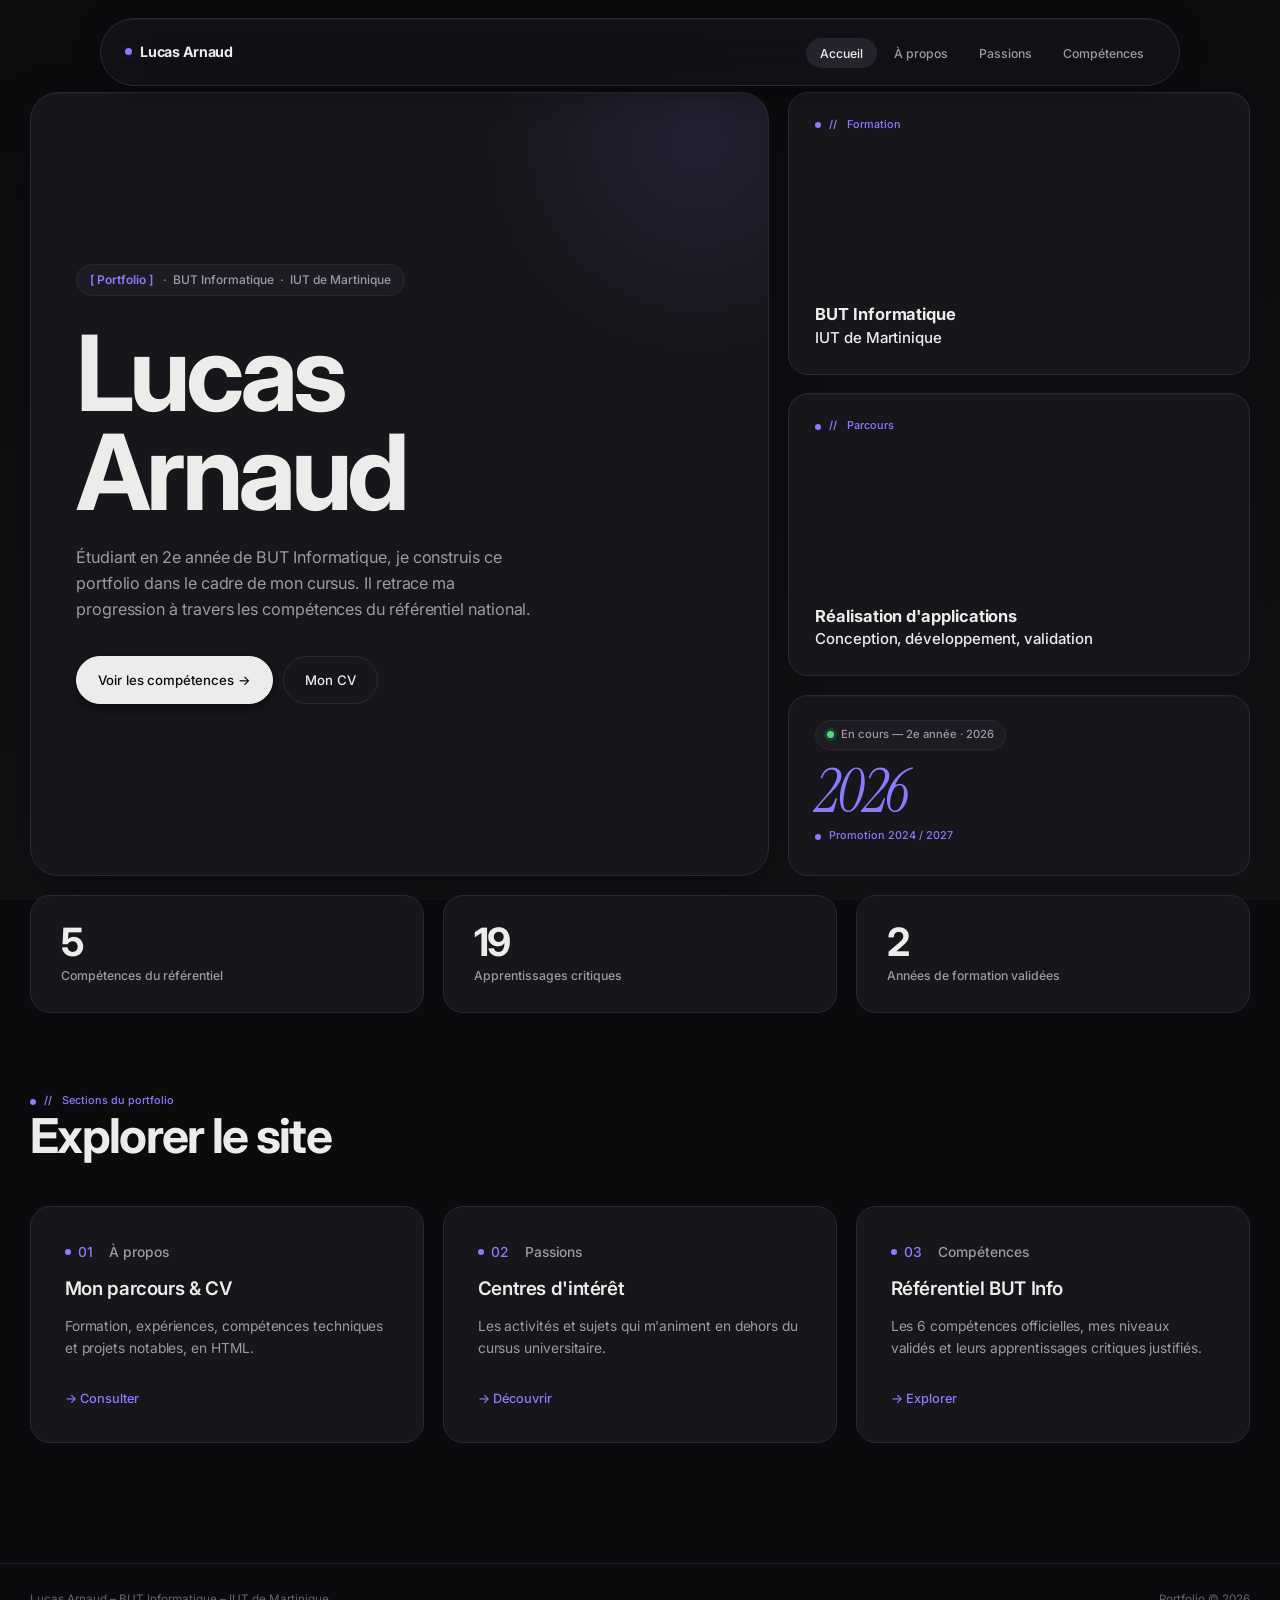
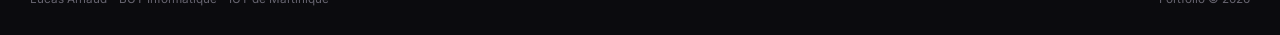
==== commit 4373dee5: "Update & Correction bug" ====
--- a/index.html
+++ b/index.html
@@ -126,7 +126,7 @@
 
   <footer class="site-footer">
     <div class="container site-footer-inner">
-      <p>Lucas Arnaud &mdash; BUT Informatique &mdash; IUT de Martinique</p>
+      <p>Lucas Arnaud &ndash; BUT Informatique &ndash; IUT de Martinique</p>
       <p>Portfolio &copy; 2026</p>
     </div>
   </footer>
